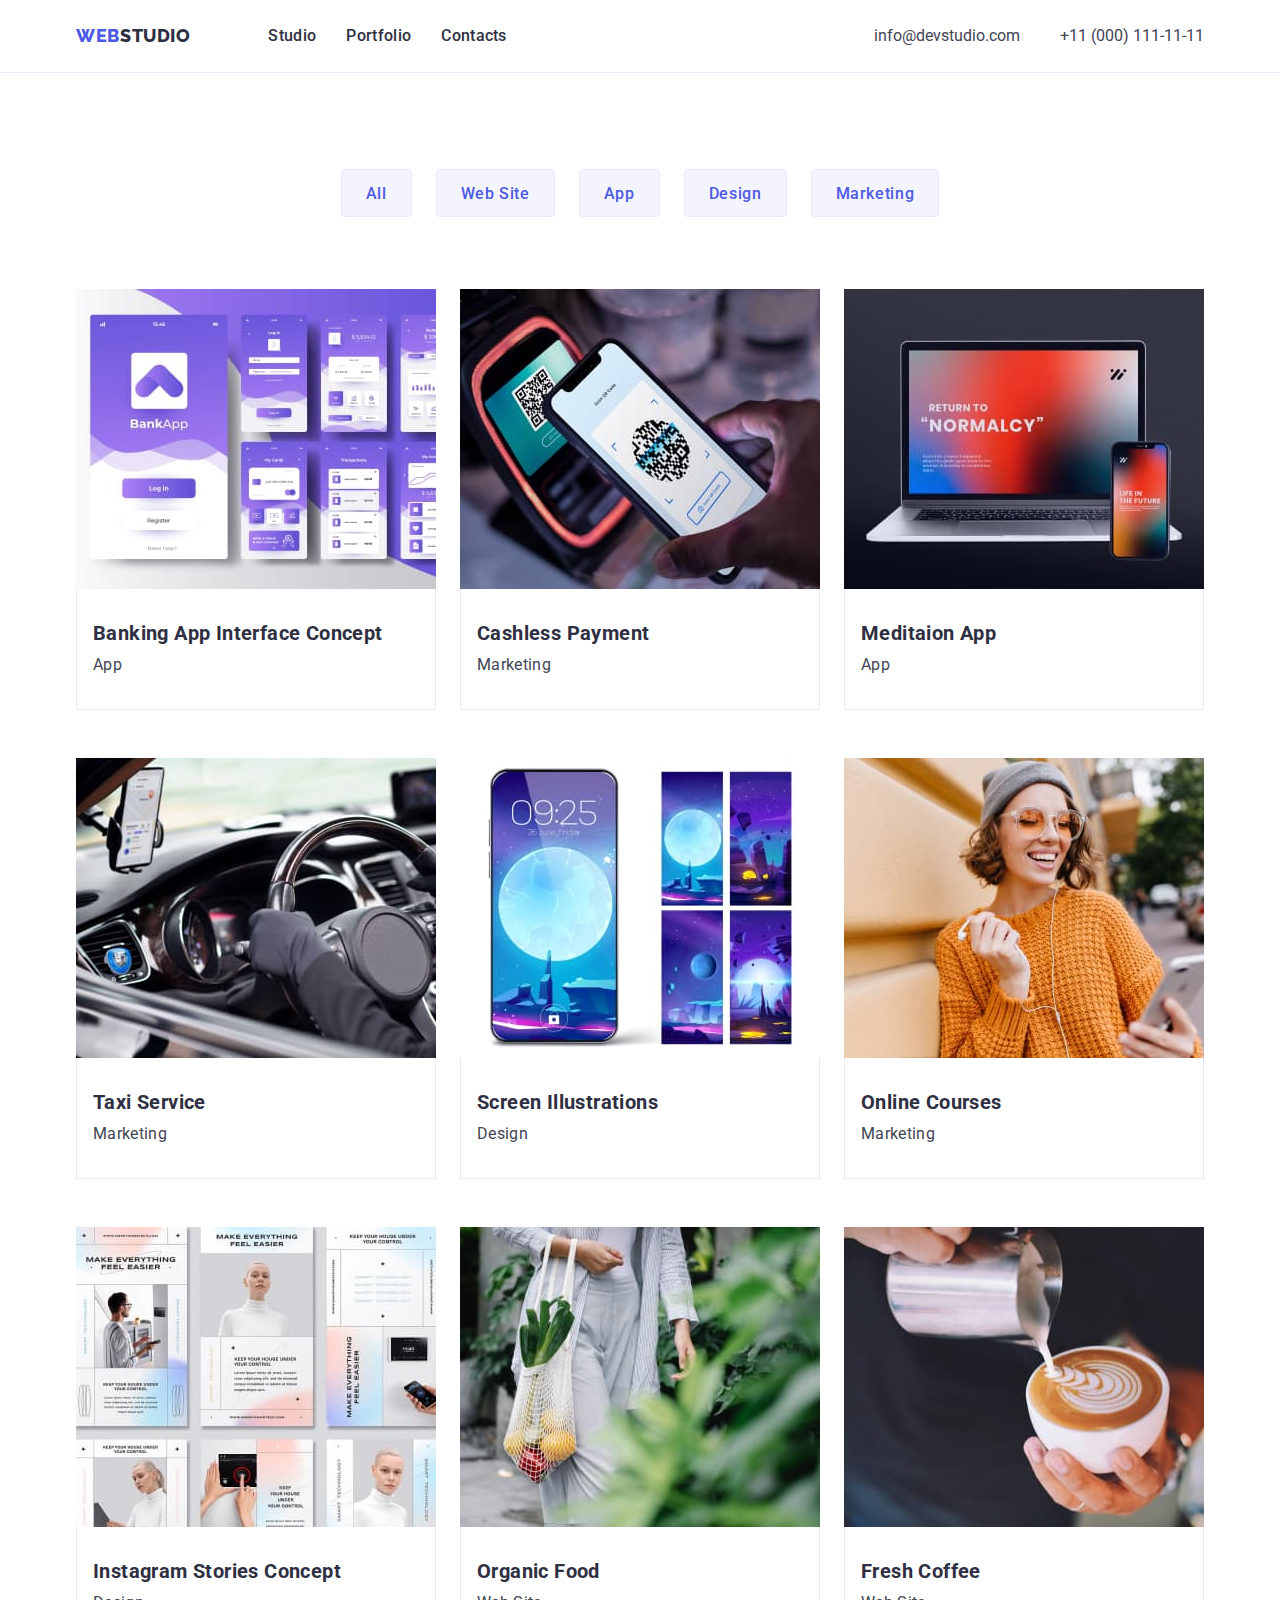
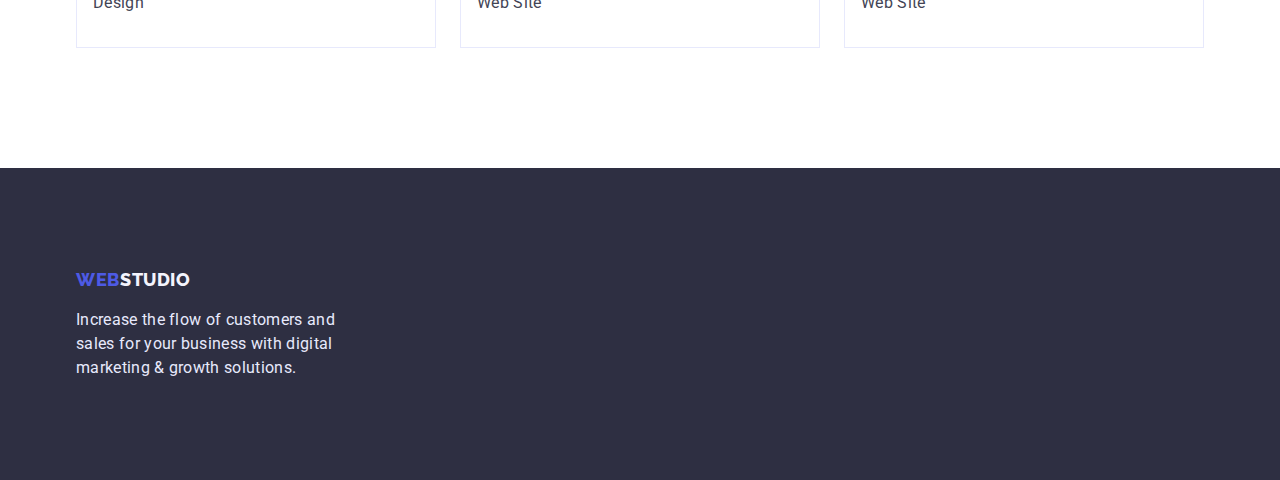
==== portfolio.html @ cbff01f9 "add margins/paddings/flexes" ====
<!DOCTYPE html>
<html lang="en">
  <head>
    <meta charset="UTF-8" />
    <meta http-equiv="X-UA-Compatible" content="IE=edge" />
    <meta name="viewport" content="width=device-width, initial-scale=1.0" />
    <title>Web Studio</title>

    <link rel="preconnect" href="https://fonts.googleapis.com" />
    <link rel="preconnect" href="https://fonts.gstatic.com" crossorigin />
    <link
      href="https://fonts.googleapis.com/css2?family=Raleway:wght@800&family=Roboto:wght@400;500;700&display=swap"
      rel="stylesheet"
    />
    <link
      rel="stylesheet"
      href="https://cdnjs.cloudflare.com/ajax/libs/modern-normalize/1.1.0/modern-normalize.min.css"
    />
    <link rel="stylesheet" href="./css/styles.css" />
  </head>
  <body>
    <!-- Header -->
    <header class="header">
      <div class="container header-container">
        <nav class="header-navigation">
          <a class="logo-link link" href="./index.html">
            <span>WEB</span>
            <span class="header-logo-black">STUDIO</span>
          </a>

          <ul class="header-list list">
            <li class="header-item">
              <a class="header-link link" href="./index.html">Studio</a>
            </li>
            <li class="header-item">
              <a class="header-link link" href="./portfolio.html">Portfolio</a>
            </li>
            <li class="header-item">
              <a class="header-link link" href="">Contacts</a>
            </li>
          </ul>
        </nav>

        <ul class="header-contacts list">
          <li>
            <a class="header-mail link" href="mailto:info@devstudio.com">
              info@devstudio.com
            </a>
          </li>
          <li>
            <a class="header-tel link" href="tel:+110001111111">
              +11 (000) 111-11-11
            </a>
          </li>
        </ul>
      </div>
    </header>

    <!-- Main content -->
    <main>
      <section class="portfolio">
        <div class="container">
          <h1 class="visually-hidden">Portfolio</h1>
          <ul class="portfolio-filter list">
            <li>
              <button class="portfolio-filter-btn" type="button">All</button>
            </li>
            <li>
              <button class="portfolio-filter-btn" type="button">
                Web Site
              </button>
            </li>
            <li>
              <button class="portfolio-filter-btn" type="button">App</button>
            </li>
            <li>
              <button class="portfolio-filter-btn" type="button">Design</button>
            </li>
            <li>
              <button class="portfolio-filter-btn" type="button">
                Marketing
              </button>
            </li>
          </ul>

          <ul class="portfolio-examples-list list">
            <li class="portfolio-examples-item">
              <a class="link" href="">
                <img
                  src="./images/portfolio/img1.jpg"
                  alt="Banking App Interface Concept"
                  width="360"
                />
                <div class="portfolio-box">
                  <h2 class="portfolio-examples-title">
                    Banking App Interface Concept
                  </h2>
                  <p class="portfolio-examples-text">App</p>
                </div>
              </a>
            </li>
            <li class="portfolio-examples-item">
              <a class="link" href="">
                <img
                  src="./images/portfolio/img2.jpg"
                  alt="Cashless Payment"
                  width="360"
                />
                <div class="portfolio-box">
                  <h2 class="portfolio-examples-title">Cashless Payment</h2>
                  <p class="portfolio-examples-text">Marketing</p>
                </div>
              </a>
            </li>
            <li class="portfolio-examples-item">
              <a class="link" href="">
                <img
                  src="./images/portfolio/img3.jpg"
                  alt="Meditaion App"
                  width="360"
                />
                <div class="portfolio-box">
                  <h2 class="portfolio-examples-title">Meditaion App</h2>
                  <p class="portfolio-examples-text">App</p>
                </div>
              </a>
            </li>
            <li class="portfolio-examples-item">
              <a class="link" href="">
                <img
                  src="./images/portfolio/img4.jpg"
                  alt="Taxi Service"
                  width="360"
                />
                <div class="portfolio-box">
                  <h2 class="portfolio-examples-title">Taxi Service</h2>
                  <p class="portfolio-examples-text">Marketing</p>
                </div>
              </a>
            </li>
            <li class="portfolio-examples-item">
              <a class="link" href="">
                <img
                  src="./images/portfolio/img5.jpg"
                  alt="Screen Illustrations"
                  width="360"
                />
                <div class="portfolio-box">
                  <h2 class="portfolio-examples-title">Screen Illustrations</h2>
                  <p class="portfolio-examples-text">Design</p>
                </div>
              </a>
            </li>
            <li class="portfolio-examples-item">
              <a class="link" href="">
                <img
                  src="./images/portfolio/img6.jpg"
                  alt="Online Courses"
                  width="360"
                />
                <div class="portfolio-box">
                  <h2 class="portfolio-examples-title">Online Courses</h2>
                  <p class="portfolio-examples-text">Marketing</p>
                </div>
              </a>
            </li>
            <li class="portfolio-examples-item">
              <a class="link" href="">
                <img
                  src="./images/portfolio/img7.jpg"
                  alt="Instagram Stories Concept"
                  width="360"
                />
                <div class="portfolio-box">
                  <h2 class="portfolio-examples-title">
                    Instagram Stories Concept
                  </h2>
                  <p class="portfolio-examples-text">Design</p>
                </div>
              </a>
            </li>
            <li class="portfolio-examples-item">
              <a class="link" href="">
                <img
                  src="./images/portfolio/img8.jpg"
                  alt="Organic Food"
                  width="360"
                />
                <div class="portfolio-box">
                  <h2 class="portfolio-examples-title">Organic Food</h2>
                  <p class="portfolio-examples-text">Web Site</p>
                </div>
              </a>
            </li>
            <li class="portfolio-examples-item">
              <a class="link" href="">
                <img
                  src="./images/portfolio/img9.jpg"
                  alt="Fresh Coffee"
                  width="360"
                />
                <div class="portfolio-box">
                  <h2 class="portfolio-examples-title">Fresh Coffee</h2>
                  <p class="portfolio-examples-text">Web Site</p>
                </div>
              </a>
            </li>
          </ul>
        </div>
      </section>
    </main>

    <!-- Footer -->
    <footer class="footer">
      <div class="container">
        <a class="logo-link link" href="./index.html">
          <span>WEB</span>
          <span class="footer-logo-white">STUDIO</span>
        </a>
        <p class="footer-text">
          Increase the flow of customers and sales for your business with
          digital marketing & growth solutions.
        </p>
      </div>
    </footer>
  </body>
</html>
---- css/styles.css ----
:root {
  --text-color: #434455;
  --accent-color: #4d5ae5;
  --main-color: #2e2f42;
  --primary-white-color: #ffffff;
  --minory-white-color: #f4f4fd;
  --minory-violet-color: #404bbf;
  --footer-text-color: #e7e9fc;
}

p,
h1,
h2,
h3,
h4 {
  margin: 0;
}

img {
  display: block;
}

body {
  font-family: "Roboto", sans-serif;
  font-size: 16px;
  color: var(--main-color);
  background-color: var(--primary-white-color);
}

.visually-hidden {
  position: absolute;
  width: 1px;
  height: 1px;
  margin: -1px;
  border: 0;
  padding: 0;
  white-space: nowrap;
  clip-path: inset(100%);
  clip: rect(0 0 0 0);
  overflow: hidden;
}

.list {
  list-style: none;
  margin: 0;
  padding: 0;
}

.link {
  text-decoration: none;
}

.link:hover,
.link:focus {
  color: var(--accent-color);
}

.container {
  width: 1158px;
  padding-right: 15px;
  padding-left: 15px;
  margin: 0 auto;
}

/* HEADER */

.logo-link {
  font-family: "Raleway", sans-serif;
  font-weight: 800;
  font-size: 18px;
  line-height: 1.33;
  align-items: center;
  letter-spacing: 0.03em;
  text-transform: uppercase;
  color: var(--accent-color);
  word-spacing: -4px;
  margin-right: 78px;
}

.header-logo-black {
  color: var(--main-color);
}

.header {
  padding-top: 24px;
  padding-bottom: 24px;
  border-bottom: 1px solid var(--footer-text-color);
}

.header-container {
  display: flex;
  align-items: center;
}

.header-navigation {
  display: flex;
  align-items: center;
  margin-right: auto;
}

.header-list {
  display: flex;
  gap: 30px;
}

.header-item {
}

.header-link {
  font-weight: 500;
  /* звідси забрала фонт сайз 16 */
  line-height: 1.5;
  letter-spacing: 0.02em;
  color: var(--main-color);
}

.header-link:focus,
.header-link:hover {
  color: var(--accent-color);
}

.header-contacts {
  display: flex;
  gap: 40px;
  /* align-items: center; */
}

.header-mail,
.header-tel {
  color: var(--text-color);
}

/* MAIN CONTENT */
/* hero */

.hero {
  background-color: var(--main-color);
  text-align: center;
}

.hero-title {
  font-size: 56px;
  line-height: 1.07;
  letter-spacing: 0.02em;
  color: var(--primary-white-color);
  padding-top: 188px;
  margin-bottom: 48px;
  max-width: 496px;
  margin-left: auto;
  margin-right: auto;
}

.hero-btn {
  min-width: 169px;
  height: 56px;
  font-family: inherit;
  font-weight: 500;
  font-size: 16px;
  line-height: 1.19;
  letter-spacing: 0.04em;
  color: var(--primary-white-color);
  background-color: var(--accent-color);
  border: none;
  cursor: pointer;
  display: inline-block;
  min-width: 170px;
  /* padding: 16px 32px; */
  margin-bottom: 188px;
  box-shadow: 0px 4px 4px rgba(0, 0, 0, 0.15);
  border-radius: 4px;
}

.hero-btn:hover,
.hero-btn:focus {
  background-color: var(--minory-violet-color);
}

/* features */

.features {
  padding-top: 120px;
}

.visually-hidden {
}

.features-list {
  display: flex;
  gap: 24px;
}

.features-item {
}

.features-headers {
  font-weight: 500;
  font-size: 20px;
  line-height: 1.2;
  letter-spacing: 0.02em;
  margin-bottom: 8px;
}

.features-text {
  font-weight: 400;
  line-height: 1.5;
  letter-spacing: 0.02em;
  color: var(--text-color);
}

/* offer section */

.offer {
  padding-top: 120px;
}

.offer-title {
  font-weight: 700;
  font-size: 36px;
  line-height: 1.11;
  text-align: center;
  letter-spacing: 0.02em;
  text-transform: capitalize;
  margin-bottom: 72px;
}

.offer-list {
  display: flex;
  gap: 24px;
  padding-bottom: 120px;
}

.offer-item {
  width: calc((100% - 68px) / 3);
}

/* team section */

.team {
  background-color: var(--minory-white-color);
  padding-top: 120px;
  padding-bottom: 120px;
}

.team-title {
  font-size: 36px;
  line-height: 1.11;
  text-align: center;
  letter-spacing: 0.02em;
  text-transform: capitalize;
  margin-bottom: 72px;
}

.team-list {
  display: flex;
  gap: 24px;
}

.team-photo {
  margin-bottom: 32px;
}

.team-item {
  background-color: var(--primary-white-color);
  width: calc((100% - 72px) / 4);
  box-shadow: 0px 1px 6px rgba(46, 47, 66, 0.08),
    0px 1px 1px rgba(46, 47, 66, 0.16), 0px 2px 1px rgba(46, 47, 66, 0.08);
  border-radius: 0px 0px 4px 4px;
}

.team-names {
  font-size: 20px;
  line-height: 1.2;
  text-align: center;
  letter-spacing: 0.02em;
  margin-bottom: 8px;
}

.team-text {
  line-height: 1.5;
  text-align: center;
  letter-spacing: 0.02em;
  color: var(--text-color);
  padding-bottom: 32px;
}

/* FOOTER */

.footer {
  background-color: var(--main-color);
  padding-top: 100px;
  padding-bottom: 100px;
}

.footer-logo-white {
  color: var(--minory-white-color);
}

.footer-text {
  line-height: 1.5;
  letter-spacing: 0.02em;
  color: var(--footer-text-color);
  width: 264px;
  padding-top: 16px;
}

/* PORTFOLIO */

/* main */

.portfolio {
}

.visually-hidden {
}

.portfolio-filter {
  padding-top: 96px;
  margin-bottom: 72px;
  display: flex;
  gap: 24px;
  justify-content: center;
}

.portfolio-filter-btn {
  height: 48px;
  min-width: 69px;
  display: inline-block;
  font-family: inherit;
  font-weight: 500;
  font-size: 16px;
  line-height: 1.5;
  text-align: center;
  letter-spacing: 0.04em;
  color: var(--accent-color);
  background-color: var(--minory-white-color);
  border: none;
  cursor: pointer;
  border: 1px solid var(--footer-text-color);
  border-radius: 4px;
  padding: 12px 24px;
}

.portfolio-filter-btn:hover,
.portfolio-filter-btn:focus {
  color: var(--primary-white-color);
  background-color: var(--accent-color);
}

.portfolio-examples-list {
  display: flex;
  flex-wrap: wrap;
  column-gap: 24px;
  row-gap: 48px;
  padding-bottom: 120px;
}

.portfolio-box {
  border: 1px solid var(--footer-text-color);
  border-top-width: 0px;
  padding-left: 16px;
}

.portfolio-examples-item {
  /* border: 1px solid var(--footer-text-color); */
}

.portfolio-examples-title {
  font-size: 20px;
  line-height: 1.2;
  letter-spacing: 0.02em;
  color: var(--main-color);
  padding-top: 32px;
}

.portfolio-examples-text {
  line-height: 1.5;
  letter-spacing: 0.02em;
  color: var(--text-color);
  margin-top: 8px;
  padding-bottom: 32px;
}
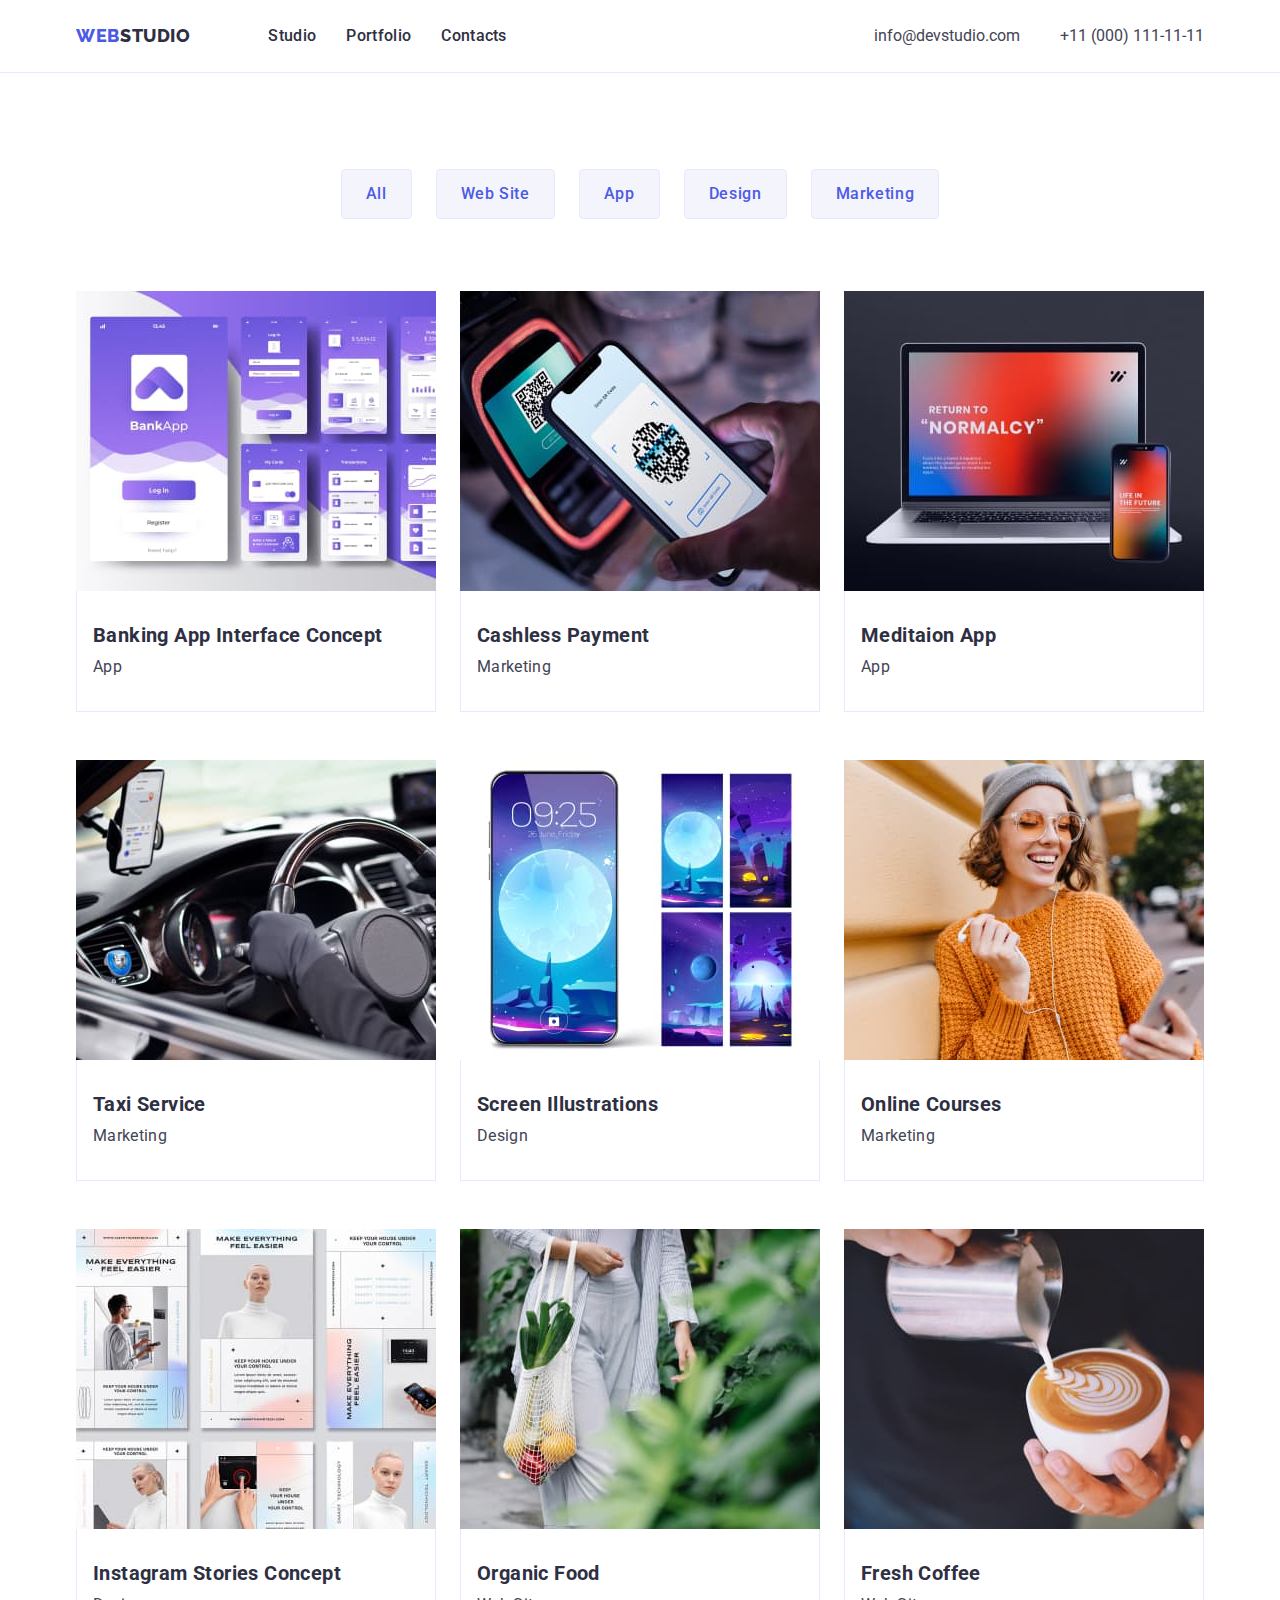
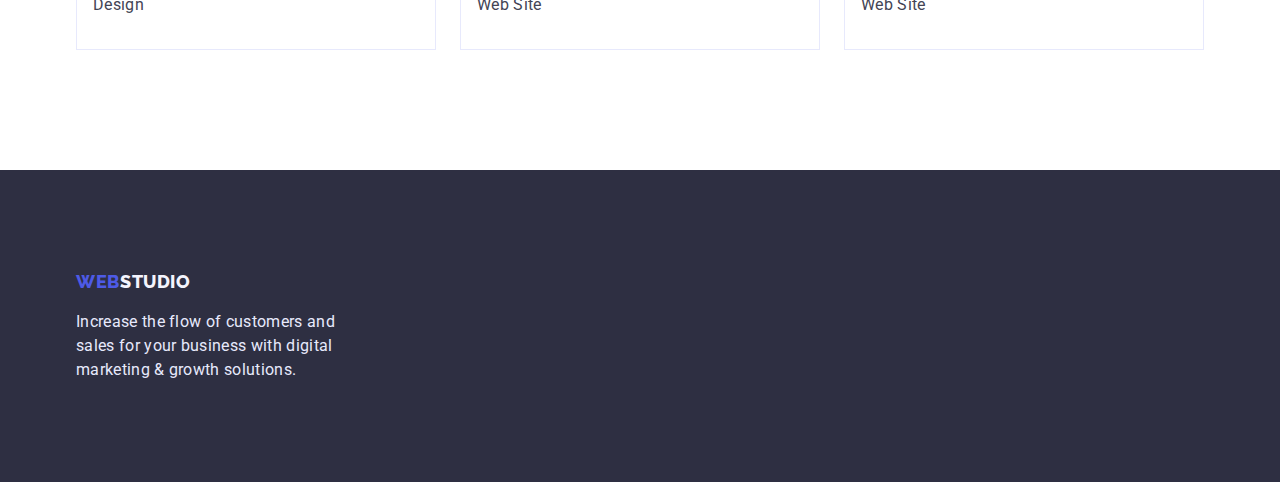
==== commit 0842194c: "section class added" ====
--- a/portfolio.html
+++ b/portfolio.html
@@ -20,7 +20,7 @@
   </head>
   <body>
     <!-- Header -->
-    <header class="header">
+    <header class="header section">
       <div class="container header-container">
         <nav class="header-navigation">
           <a class="logo-link link" href="./index.html">
@@ -58,7 +58,7 @@
 
     <!-- Main content -->
     <main>
-      <section class="portfolio">
+      <section class="portfolio section">
         <div class="container">
           <h1 class="visually-hidden">Portfolio</h1>
           <ul class="portfolio-filter list">
--- a/css/styles.css
+++ b/css/styles.css
@@ -62,6 +62,11 @@
   margin: 0 auto;
 }
 
+.section {
+  padding-top: 120px;
+  padding-bottom: 120px;
+}
+
 /* HEADER */
 
 .logo-link {
@@ -136,6 +141,8 @@
 .hero {
   background-color: var(--main-color);
   text-align: center;
+  padding-top: 188px;
+  padding-bottom: 188px;
 }
 
 .hero-title {
@@ -143,7 +150,6 @@
   line-height: 1.07;
   letter-spacing: 0.02em;
   color: var(--primary-white-color);
-  padding-top: 188px;
   margin-bottom: 48px;
   max-width: 496px;
   margin-left: auto;
@@ -151,8 +157,6 @@
 }
 
 .hero-btn {
-  min-width: 169px;
-  height: 56px;
   font-family: inherit;
   font-weight: 500;
   font-size: 16px;
@@ -164,8 +168,7 @@
   cursor: pointer;
   display: inline-block;
   min-width: 170px;
-  /* padding: 16px 32px; */
-  margin-bottom: 188px;
+  padding: 16px 32px;
   box-shadow: 0px 4px 4px rgba(0, 0, 0, 0.15);
   border-radius: 4px;
 }
@@ -178,7 +181,6 @@
 /* features */
 
 .features {
-  padding-top: 120px;
 }
 
 .visually-hidden {
@@ -210,7 +212,6 @@
 /* offer section */
 
 .offer {
-  padding-top: 120px;
 }
 
 .offer-title {
@@ -226,7 +227,6 @@
 .offer-list {
   display: flex;
   gap: 24px;
-  padding-bottom: 120px;
 }
 
 .offer-item {
@@ -237,8 +237,6 @@
 
 .team {
   background-color: var(--minory-white-color);
-  padding-top: 120px;
-  padding-bottom: 120px;
 }
 
 .team-title {
@@ -308,13 +306,13 @@
 /* main */
 
 .portfolio {
+  padding-top: 96px;
 }
 
 .visually-hidden {
 }
 
 .portfolio-filter {
-  padding-top: 96px;
   margin-bottom: 72px;
   display: flex;
   gap: 24px;
@@ -322,8 +320,6 @@
 }
 
 .portfolio-filter-btn {
-  height: 48px;
-  min-width: 69px;
   display: inline-block;
   font-family: inherit;
   font-weight: 500;
@@ -351,7 +347,6 @@
   flex-wrap: wrap;
   column-gap: 24px;
   row-gap: 48px;
-  padding-bottom: 120px;
 }
 
 .portfolio-box {
@@ -361,7 +356,7 @@
 }
 
 .portfolio-examples-item {
-  /* border: 1px solid var(--footer-text-color); */
+  flex-basis: calc((100% - 48px) / 3);
 }
 
 .portfolio-examples-title {
